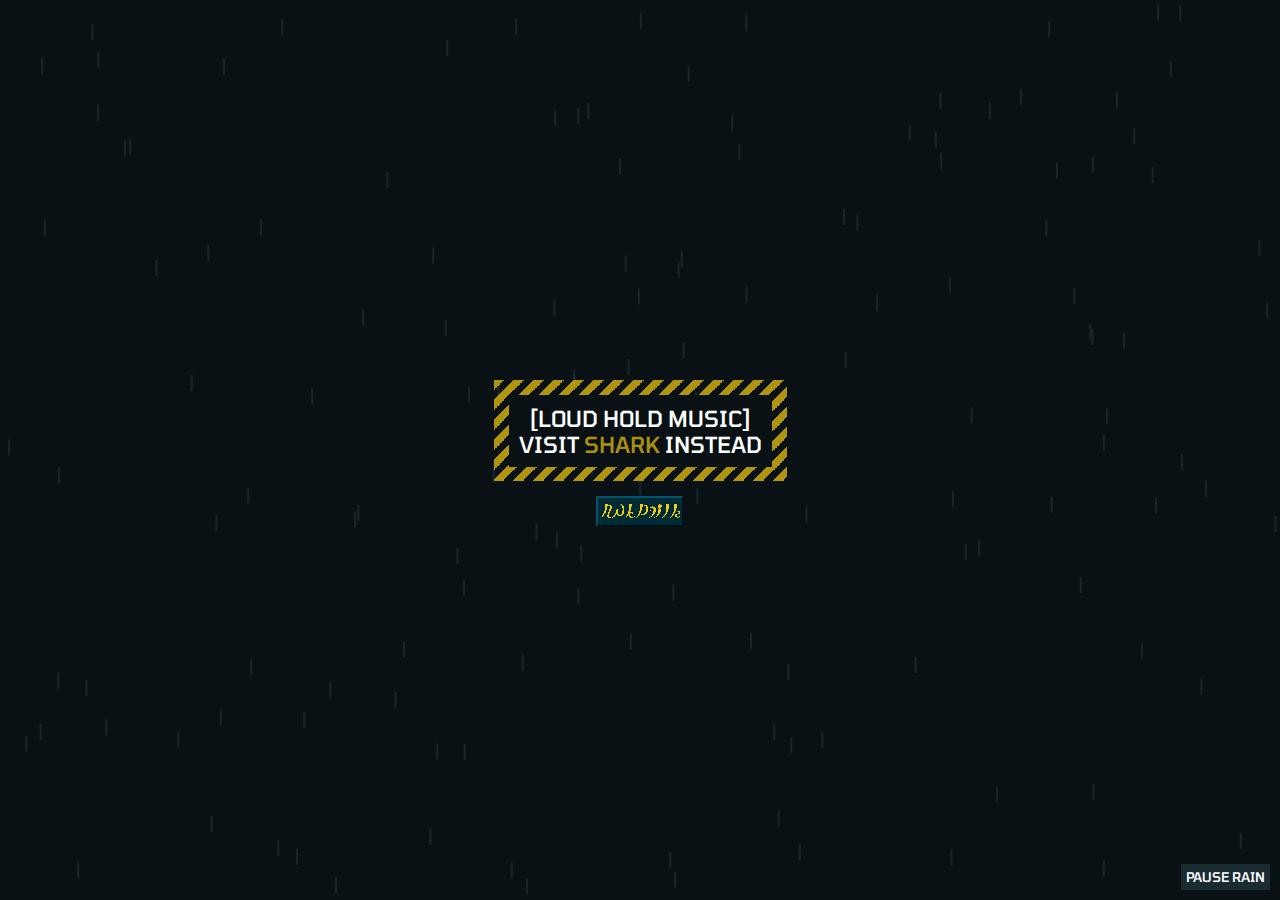
==== index.html @ aa67531f "Initialisation" ====
<!DOCTYPE html>
<html lang="en">

  <head>

    <meta charset="UTF-8">
    <meta name="viewport" content="width=device-width, initial-scale=1.0">

    <title>giantcrow.monster</title>

    <link rel="icon" href="https://em-content.zobj.net/source/microsoft/407/black-bird_1f426-200d-2b1b.png">

    <link rel="stylesheet" href="/style.css">
    
    <script type="text/javascript" src="/scripts/background.js"></script>
    <script type="text/javascript" src="/scripts/dynamicheadings.js"></script>
    
  </head>
  
  <body>
    
    <div id="container" style="height: 100%; display: flex; flex-direction: column; justify-content: center; align-items: center;">

      <div id="wip" style="margin: 10px; padding: 0px 15px; background: linear-gradient(-45deg, rgba(0, 0, 0, 0) 25%, rgba(246, 204, 14, 0.7) 25%, rgba(246, 204, 14, 0.7) 50%, rgba(0, 0, 0, 0) 50%, rgba(0, 0, 0, 0) 75%, rgba(246, 204, 14, 0.7) 75%, rgba(246, 204, 14, 0.7) 100%); background-size: 20px 20px;">
       
        <div style="background: #0a1114; text-align: center">

          <h1 style="font-size: 22px; padding: 10px; color: #fff; text-transform: uppercase">

            <span id="dynamic-heading"></span><br />
            VISIT <span id="dynamic-link"></span> INSTEAD
          
          </h1>

        </div>
        
      </div>

      <div style="margin-top: 5px">

        <a href="https://discourse.auldnoir.org/" target="_blank">

          <img class="button" src="/images/auldnoir-88x31.gif" title="Auldnoir - a forum for cool peeps">

        </a>

      </div>
      
    </div>
    
  </body>
  
</html>
---- style.css ----
/*fonts*/

@font-face {
  font-family: Tomorrow;
  src: url('/fonts/Tomorrow-Light.ttf');
}

@font-face {
  font-family: Tomorrow;
  src: url('/fonts/Tomorrow-Medium.ttf');
  font-weight: bold;
}

@font-face {
  font-family: Tomorrow;
  src: url('/fonts/Tomorrow-LightItalic.ttf');
  font-style: italic;
}

@font-face {
  font-family: Noto Sans;
  src: url('/fonts/Tomorrow-MediumItalic.ttf');
  font-style: italic;
  font-weight: bold;
}

@font-face {
  font-family: Noto Sans Japanese;
  src: url('/fonts/NotoSansJP-Light.ttf');
}

@font-face {
  font-family: Noto Sans Japanese;
  src: url('/fonts/NotoSansJP-SemiBold.ttf');
  font-weight: bold;
}


/*layout css*/

html {
  height: 100%;
}

body {
  font-family: 'Tomorrow', 'Noto Sans Japanese', sans-serif;
  font-size: 0.95em;
  margin: 0;
  background-color: #0a1114;
  color: #e2ede6;
  height: 100%;
}

* {
  box-sizing: border-box;
}

/* below this line is CSS for the layout */

/* the "container" is what wraps your entire website */
/* if you want something (like the header) to be Wider than the other elements, you will need to move that div outside of the container */

#container {
  max-width: 800px;
  /* this is the width of your layout! */
  /* if you change the above value, scroll to the bottom and change the media query according to the comment! */
  margin: auto;
  /* this centers the entire page */
}

#header {
  width: 100%;
  height: 50px;
}

/* the area below is for all links on your page EXCEPT for the navigation */
a {
  color: #58c4aa;
  font-weight: bold;
}

#flex {
  display: flex;
}

aside {
  background-color: #19373e;
  width: 220px;
  font-size: smaller;
  /* this makes the sidebar text slightly smaller */
}

.sticky {
  position: -webkit-sticky;
  position: sticky;
  top: 0;
  padding-bottom: 20px;
  padding-left: 20px;
  padding-right: 20px;
  padding-top: 5px;
}

/* this is the color of the main content area, between the sidebars! */
main
{
  background-color: #1a2b32;
  flex: 1;
  padding: 20px;
  line-height: 1.5em;
}

footer {
  width: 100%;
  padding-top: 10px;
  padding-bottom: 20px;
  text-align: right;
  font-size: smaller;
}

h1 {
  font-size: 22px;
  padding: 10px;
  color: #fff;
  text-transform: uppercase;
}

h2 {
  font-size: 18px;
  color: #FAD02C;
}

h3 {
  font-size: 16px;
  color: #FAD02C;
}

ul {
  padding-left: 1em;
}

.crisp { 
  image-rendering: optimizeSpeed;             /* STOP SMOOTHING, GIVE ME SPEED  */
  image-rendering: -moz-crisp-edges;          /* Firefox                        */
  image-rendering: -o-crisp-edges;            /* Opera                          */
  image-rendering: -webkit-optimize-contrast; /* Chrome (and eventually Safari) */
  image-rendering: pixelated;                 /* Universal support since 2021   */
  image-rendering: optimize-contrast;         /* CSS3 Proposed                  */
  -ms-interpolation-mode: nearest-neighbor;   /* IE8+                           */
}

/* Zonelets styles */

.right {
  float: right;
  margin-left: 1em;
}

.left {
  float: left;
  margin-right: 1em;
}

.center {
  display: block;
  margin-right: auto;
  margin-left: auto;
  text-align: center;
}

@media only screen and (min-width: 600px) {
  .small {
    max-width: 60%;
    height: auto;
  }
}

.caption {
  margin-top: 0;
  font-size: 0.9em;
  font-style: italic;
}

#postlistdiv ul {
  line-height: 1.6em;
  padding: 0;
  list-style-type: none;
}

#recentpostlistdiv ul {
  line-height: 1.6em;
  padding-left: 0;
  padding-bottom: 10px;
  list-style-type: none;
}

.moreposts {
  font-size: 0.8em;
  margin-top: 0.2em;
}

#nextprev {
  text-align: center;
  margin-top: 1.4em;
}

/* this is just a cool box, it's the darker colored one */
.box {
  background-color: #1a2b32;
  border: 1px solid #58c4aa;
  padding: 8px;
  text-align: center;
}

.box a {
  color: #fff;
  text-decoration:none
}

.mainbox {
  background-color: #19373e;
  border: 1px solid #58c4aa;
  padding: 8px;
}

.yellownote {
  position: relative;
  color: #1a2b32;
  background-color: #ffeca0;
  padding: 1px 15px;
  margin: 20px 0px;
  text-align: left;
}

.yellownote:before {
  content: "";
  position: absolute;
  top: 0;
  right: 0;
  border-width: 0 40px 40px 0;
  border-style: solid;
  border-color: #FAD02C #1a2b32;
}

.bluenote {
  position: relative;
  color: #1a2b32;
  background-color: #93e7d4;
  padding: 1px 15px;
  margin: 20px 0px;
  text-align: left;
}

.bluenote:before {
  content: "";
  position: absolute;
  top: 0;
  right: 0;
  border-width: 0 40px 40px 0;
  border-style: solid;
  border-color: #58c4aa #1a2b32;
}

.yellownote h1,
.yellownote h2,
.yellownote h3,
.yellownote a,
.bluenote h1,
.bluenote h2,
.bluenote h3,
.bluenote a {
  color: #1a2b32;
}

.colourgrid {
  display:grid;
  grid-template-columns:33.33% 33.33% 33.33%;
}

.colourboxlight {
  text-align:center;
  color:#FFF;
  font-size:18px;
  padding:5%;
}

.colourboxdark {
  text-align:center;
  color:#000;
  font-size:18px;
  padding:5%;
}

.fontbox {
  font-size:20px;
  padding:3%;
  color:#1a2b32;
  background-color:#e2ede6;
}

.kamille {
  position:relative;
  top:-17px;
  max-width:180px
}

#dynamic-link a {
  color: rgba(246, 204, 14, 0.7);
  text-decoration: none;
  transition: color 0.3s ease; /* Smooth transition */
}

#dynamic-link a:hover {
  color: rgba(246, 204, 14, 1);
}

#wip {
  margin: 10px;
  padding: 0px 15px;
  background: linear-gradient(-45deg, rgba(0, 0, 0, 0) 25%, rgba(246, 204, 14, 0.7) 25%, rgba(246, 204, 14, 0.7) 50%, rgba(0, 0, 0, 0) 50%, rgba(0, 0, 0, 0) 75%, rgba(246, 204, 14, 0.7) 75%, rgba(246, 204, 14, 0.7) 100%);
  background-size: 20px 20px;
}

.button {
  width: 88px; 
  height: 31px; 
  image-rendering: pixelated;
}

/* BELOW THIS POINT IS MEDIA QUERY */

/* so you wanna change the width of your page? by default, the container width is 900px. in order to keep things responsive, take your new height, and then subtrack it by 100. use this new number as the "max-width" value below */

@media only screen and (max-width: 700px) {
  #flex {
    flex-wrap: wrap;
  }

  aside {
    width: 100%;
  }

  #navbar ul {
    flex-wrap: wrap;
  }

  .colourgrid {
    grid-template-columns:100%;
  }
}
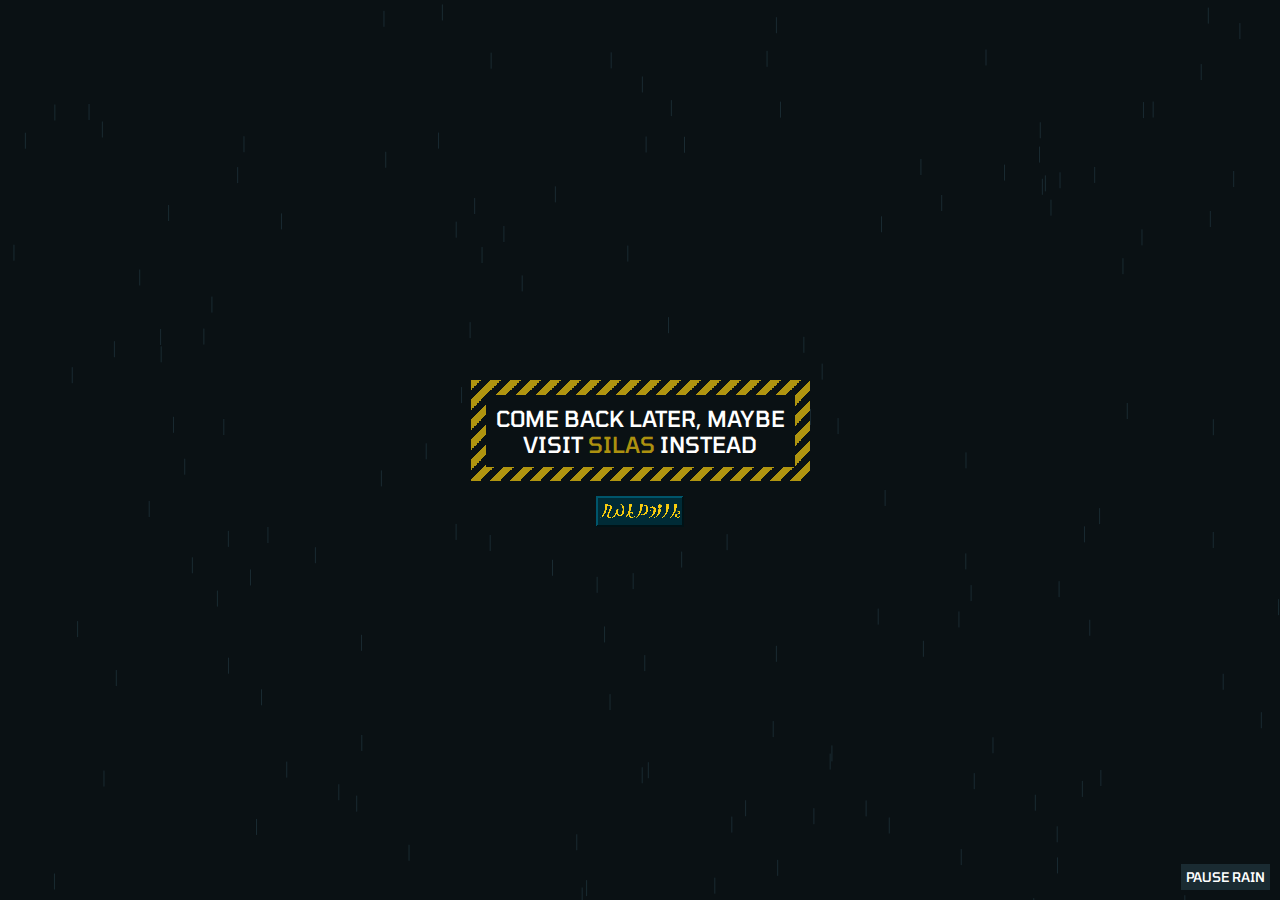
==== commit 862a9a54: "Optimisations, change of favicon, not_found changed to 404" ====
--- a/index.html
+++ b/index.html
@@ -6,30 +6,28 @@
     <meta charset="UTF-8">
     <meta name="viewport" content="width=device-width, initial-scale=1.0">
 
-    <title>giantcrow.monster</title>
+    <link rel="icon" type="image/png" href="/images/favicon.png">
 
-    <link rel="icon" href="https://em-content.zobj.net/source/microsoft/407/black-bird_1f426-200d-2b1b.png">
+    <title>giantcrow.monster > UNDER CONSTRUCTION</title>
 
     <link rel="stylesheet" href="/style.css">
     
-    <script type="text/javascript" src="/scripts/background.js"></script>
-    <script type="text/javascript" src="/scripts/dynamicheadings.js"></script>
+    <script type="text/javascript" src="/scripts/background.js" defer></script>
+    <script type="text/javascript" src="/scripts/dynamicheadings.js" defer></script>
     
   </head>
   
   <body>
     
-    <div id="container" style="height: 100%; display: flex; flex-direction: column; justify-content: center; align-items: center;">
+    <div id="container">
 
-      <div id="wip" style="margin: 10px; padding: 0px 15px; background: linear-gradient(-45deg, rgba(0, 0, 0, 0) 25%, rgba(246, 204, 14, 0.7) 25%, rgba(246, 204, 14, 0.7) 50%, rgba(0, 0, 0, 0) 50%, rgba(0, 0, 0, 0) 75%, rgba(246, 204, 14, 0.7) 75%, rgba(246, 204, 14, 0.7) 100%); background-size: 20px 20px;">
+      <div id="underconstruction">
        
         <div style="background: #0a1114; text-align: center">
 
-          <h1 style="font-size: 22px; padding: 10px; color: #fff; text-transform: uppercase">
-
+          <h1>
             <span id="dynamic-heading"></span><br />
             VISIT <span id="dynamic-link"></span> INSTEAD
-          
           </h1>
 
         </div>
@@ -38,10 +36,8 @@
 
       <div style="margin-top: 5px">
 
-        <a href="https://discourse.auldnoir.org/" target="_blank">
-
-          <img class="button" src="/images/auldnoir-88x31.gif" title="Auldnoir - a forum for cool peeps">
-
+        <a href="https://discourse.auldnoir.org/" target="_blank" rel="noopener noreferrer">
+          <img class="buttonblur" src="/images/auldnoir-88x31.gif" title="Auldnoir - a forum for cool peeps" alt="Auldnoir button">
         </a>
 
       </div>
@@ -49,5 +45,4 @@
     </div>
     
   </body>
-  
-</html>
+</html>--- a/style.css
+++ b/style.css
@@ -18,13 +18,6 @@
 }
 
 @font-face {
-  font-family: Noto Sans;
-  src: url('/fonts/Tomorrow-MediumItalic.ttf');
-  font-style: italic;
-  font-weight: bold;
-}
-
-@font-face {
   font-family: Noto Sans Japanese;
   src: url('/fonts/NotoSansJP-Light.ttf');
 }
@@ -34,7 +27,6 @@
   src: url('/fonts/NotoSansJP-SemiBold.ttf');
   font-weight: bold;
 }
-
 
 /*layout css*/
 
@@ -62,59 +54,26 @@
 
 #container {
   max-width: 800px;
-  /* this is the width of your layout! */
   /* if you change the above value, scroll to the bottom and change the media query according to the comment! */
   margin: auto;
   /* this centers the entire page */
+  height: 100%;
+  display: flex;
+  flex-direction: column;
+  justify-content: center;
+  align-items: center;
 }
 
-#header {
-  width: 100%;
-  height: 50px;
+#underconstruction {
+  margin: 10px;
+  padding: 0px 15px;
+  background: linear-gradient(-45deg, rgba(0, 0, 0, 0) 25%, rgba(246, 204, 14, 0.7) 25%, rgba(246, 204, 14, 0.7) 50%, rgba(0, 0, 0, 0) 50%, rgba(0, 0, 0, 0) 75%, rgba(246, 204, 14, 0.7) 75%, rgba(246, 204, 14, 0.7) 100%);
+  background-size: 20px 20px;
 }
 
-/* the area below is for all links on your page EXCEPT for the navigation */
-a {
-  color: #58c4aa;
-  font-weight: bold;
-}
-
-#flex {
-  display: flex;
-}
-
-aside {
-  background-color: #19373e;
-  width: 220px;
-  font-size: smaller;
-  /* this makes the sidebar text slightly smaller */
-}
-
-.sticky {
-  position: -webkit-sticky;
-  position: sticky;
-  top: 0;
-  padding-bottom: 20px;
-  padding-left: 20px;
-  padding-right: 20px;
-  padding-top: 5px;
-}
-
-/* this is the color of the main content area, between the sidebars! */
-main
-{
-  background-color: #1a2b32;
-  flex: 1;
-  padding: 20px;
-  line-height: 1.5em;
-}
-
-footer {
-  width: 100%;
-  padding-top: 10px;
-  padding-bottom: 20px;
-  text-align: right;
-  font-size: smaller;
+body, p, ul, li {
+  margin: 0;
+  padding: 0;
 }
 
 h1 {
@@ -124,183 +83,9 @@
   text-transform: uppercase;
 }
 
-h2 {
-  font-size: 18px;
-  color: #FAD02C;
-}
-
-h3 {
-  font-size: 16px;
-  color: #FAD02C;
-}
-
-ul {
-  padding-left: 1em;
-}
-
-.crisp { 
-  image-rendering: optimizeSpeed;             /* STOP SMOOTHING, GIVE ME SPEED  */
-  image-rendering: -moz-crisp-edges;          /* Firefox                        */
-  image-rendering: -o-crisp-edges;            /* Opera                          */
-  image-rendering: -webkit-optimize-contrast; /* Chrome (and eventually Safari) */
-  image-rendering: pixelated;                 /* Universal support since 2021   */
-  image-rendering: optimize-contrast;         /* CSS3 Proposed                  */
-  -ms-interpolation-mode: nearest-neighbor;   /* IE8+                           */
-}
-
-/* Zonelets styles */
-
-.right {
-  float: right;
-  margin-left: 1em;
-}
-
-.left {
-  float: left;
-  margin-right: 1em;
-}
-
-.center {
-  display: block;
-  margin-right: auto;
-  margin-left: auto;
-  text-align: center;
-}
-
-@media only screen and (min-width: 600px) {
-  .small {
-    max-width: 60%;
-    height: auto;
-  }
-}
-
-.caption {
-  margin-top: 0;
-  font-size: 0.9em;
-  font-style: italic;
-}
-
-#postlistdiv ul {
-  line-height: 1.6em;
-  padding: 0;
-  list-style-type: none;
-}
-
-#recentpostlistdiv ul {
-  line-height: 1.6em;
-  padding-left: 0;
-  padding-bottom: 10px;
-  list-style-type: none;
-}
-
-.moreposts {
-  font-size: 0.8em;
-  margin-top: 0.2em;
-}
-
-#nextprev {
-  text-align: center;
-  margin-top: 1.4em;
-}
-
-/* this is just a cool box, it's the darker colored one */
-.box {
-  background-color: #1a2b32;
-  border: 1px solid #58c4aa;
-  padding: 8px;
-  text-align: center;
-}
-
-.box a {
-  color: #fff;
-  text-decoration:none
-}
-
-.mainbox {
-  background-color: #19373e;
-  border: 1px solid #58c4aa;
-  padding: 8px;
-}
-
-.yellownote {
-  position: relative;
-  color: #1a2b32;
-  background-color: #ffeca0;
-  padding: 1px 15px;
-  margin: 20px 0px;
-  text-align: left;
-}
-
-.yellownote:before {
-  content: "";
-  position: absolute;
-  top: 0;
-  right: 0;
-  border-width: 0 40px 40px 0;
-  border-style: solid;
-  border-color: #FAD02C #1a2b32;
-}
-
-.bluenote {
-  position: relative;
-  color: #1a2b32;
-  background-color: #93e7d4;
-  padding: 1px 15px;
-  margin: 20px 0px;
-  text-align: left;
-}
-
-.bluenote:before {
-  content: "";
-  position: absolute;
-  top: 0;
-  right: 0;
-  border-width: 0 40px 40px 0;
-  border-style: solid;
-  border-color: #58c4aa #1a2b32;
-}
-
-.yellownote h1,
-.yellownote h2,
-.yellownote h3,
-.yellownote a,
-.bluenote h1,
-.bluenote h2,
-.bluenote h3,
-.bluenote a {
-  color: #1a2b32;
-}
-
-.colourgrid {
-  display:grid;
-  grid-template-columns:33.33% 33.33% 33.33%;
-}
-
-.colourboxlight {
-  text-align:center;
-  color:#FFF;
-  font-size:18px;
-  padding:5%;
-}
-
-.colourboxdark {
-  text-align:center;
-  color:#000;
-  font-size:18px;
-  padding:5%;
-}
-
-.fontbox {
-  font-size:20px;
-  padding:3%;
-  color:#1a2b32;
-  background-color:#e2ede6;
-}
-
-.kamille {
-  position:relative;
-  top:-17px;
-  max-width:180px
+a {
+  color: #58c4aa;
+  font-weight: bold;
 }
 
 #dynamic-link a {
@@ -313,37 +98,55 @@
   color: rgba(246, 204, 14, 1);
 }
 
-#wip {
-  margin: 10px;
-  padding: 0px 15px;
-  background: linear-gradient(-45deg, rgba(0, 0, 0, 0) 25%, rgba(246, 204, 14, 0.7) 25%, rgba(246, 204, 14, 0.7) 50%, rgba(0, 0, 0, 0) 50%, rgba(0, 0, 0, 0) 75%, rgba(246, 204, 14, 0.7) 75%, rgba(246, 204, 14, 0.7) 100%);
-  background-size: 20px 20px;
+.buttonblur {
+  width: 88px; 
+  height: 31px;
 }
 
-.button {
+.buttoncrisp {
   width: 88px; 
-  height: 31px; 
-  image-rendering: pixelated;
+  height: 31px;
+  image-rendering: optimizeSpeed;             /* STOP SMOOTHING, GIVE ME SPEED  */
+  image-rendering: -moz-crisp-edges;          /* Firefox                        */
+  image-rendering: -o-crisp-edges;            /* Opera                          */
+  image-rendering: -webkit-optimize-contrast; /* Chrome (and eventually Safari) */
+  image-rendering: pixelated;                 /* Universal support since 2021   */
+  image-rendering: optimize-contrast;         /* CSS3 Proposed                  */
+  -ms-interpolation-mode: nearest-neighbor;   /* IE8+                           */
+}
+
+:root {
+  --raindrop-width: 1px;
+  --raindrop-height: 16px;
+}
+
+#rainToggleButton {
+  position: fixed;
+  bottom: 10px;
+  right: 10px;
+  z-index: 10;
+  padding: 5px 5px;
+  background-color: #1a2b32;
+  color: #fff;
+  font-family: 'Tomorrow', sans-serif;
+  font-weight: bold;
+  border: none;
+  cursor: pointer;
+}
+
+#raindropContainer {
+  position: fixed;
+  top: 0;
+  left: 0;
+  width: 100%;
+  height: 100%;
+  overflow: hidden;
+  z-index: -1; /* Ensure it stays behind the content */
+  pointer-events: none; /* Allow clicks to pass through */
 }
 
 /* BELOW THIS POINT IS MEDIA QUERY */
 
-/* so you wanna change the width of your page? by default, the container width is 900px. in order to keep things responsive, take your new height, and then subtrack it by 100. use this new number as the "max-width" value below */
-
-@media only screen and (max-width: 700px) {
-  #flex {
-    flex-wrap: wrap;
-  }
-
-  aside {
-    width: 100%;
-  }
-
-  #navbar ul {
-    flex-wrap: wrap;
-  }
-
-  .colourgrid {
-    grid-template-columns:100%;
-  }
-}+/*@media only screen and (max-width: 700px) {
+  
+}*/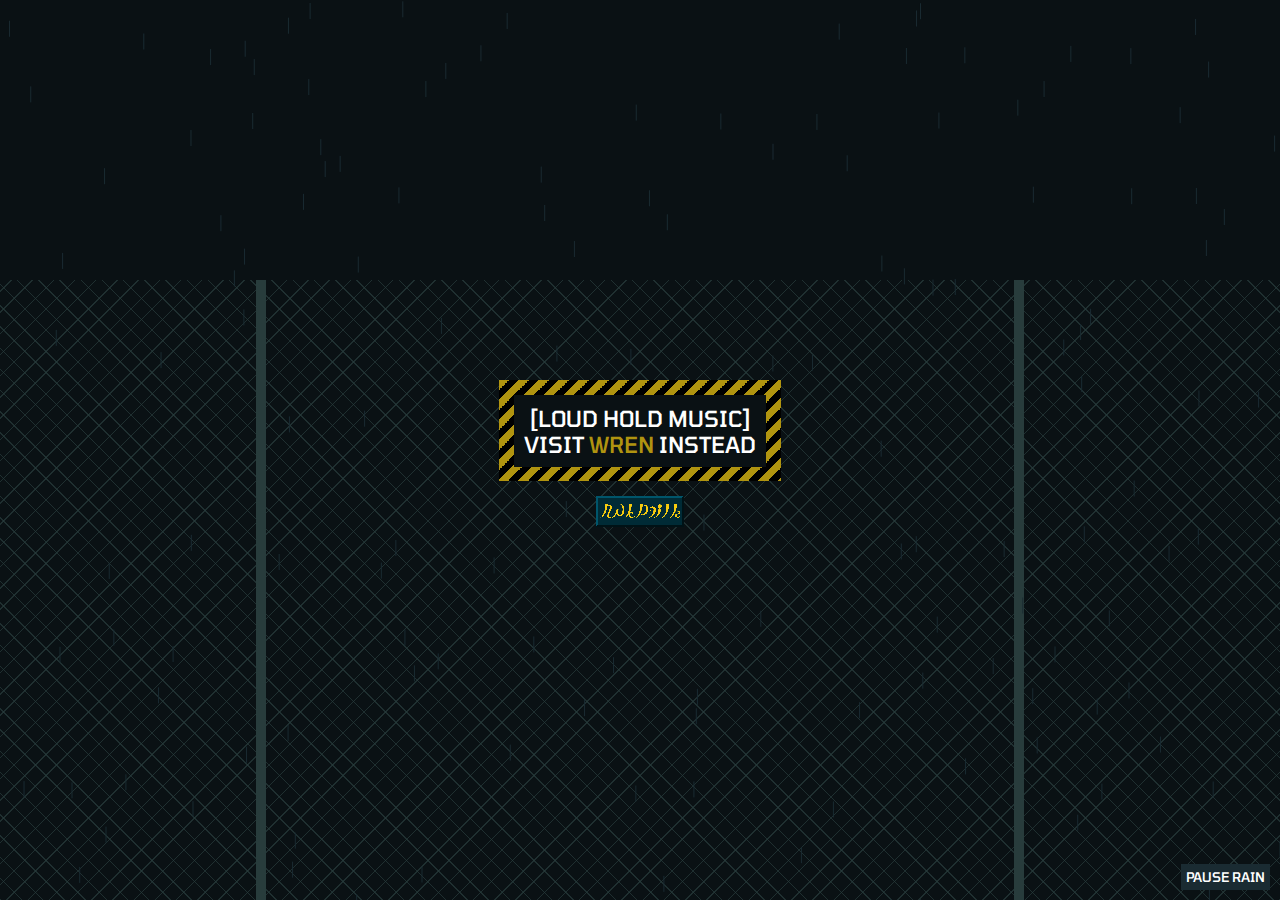
==== commit f9b081fd: "Responsive chain link fence" ====
--- a/index.html
+++ b/index.html
@@ -12,14 +12,31 @@
 
     <link rel="stylesheet" href="/style.css">
     
-    <script type="text/javascript" src="/scripts/background.js" defer></script>
+    <script type="text/javascript" src="/scripts/raineffect.js" defer></script>
+
     <script type="text/javascript" src="/scripts/dynamicheadings.js" defer></script>
+
+    <script type="text/javascript" src="/scripts/dynamicchainfence.js"></script>
     
   </head>
   
   <body>
     
     <div id="container">
+
+      <div id="chain-fence">
+
+        <div class="fence-post" id="post-left"></div>
+        <div class="fence-post" id="post-right"></div>
+
+        <!--<div class="poster concert-poster">
+          N.E.S.T.<b>CONCERT TONIGHT!</b>
+        </div>
+        <div class="poster missing-poster">
+          MISSING PERSON<br>Have you seen this face?
+        </div>-->
+      
+      </div>
 
       <div id="underconstruction">
        
--- a/style.css
+++ b/style.css
@@ -32,6 +32,11 @@
 
 html {
   height: 100%;
+}
+
+p, ul, li {
+  margin: 0;
+  padding: 0;
 }
 
 body {
@@ -47,11 +52,6 @@
   box-sizing: border-box;
 }
 
-/* below this line is CSS for the layout */
-
-/* the "container" is what wraps your entire website */
-/* if you want something (like the header) to be Wider than the other elements, you will need to move that div outside of the container */
-
 #container {
   max-width: 800px;
   /* if you change the above value, scroll to the bottom and change the media query according to the comment! */
@@ -64,18 +64,6 @@
   align-items: center;
 }
 
-#underconstruction {
-  margin: 10px;
-  padding: 0px 15px;
-  background: linear-gradient(-45deg, rgba(0, 0, 0, 0) 25%, rgba(246, 204, 14, 0.7) 25%, rgba(246, 204, 14, 0.7) 50%, rgba(0, 0, 0, 0) 50%, rgba(0, 0, 0, 0) 75%, rgba(246, 204, 14, 0.7) 75%, rgba(246, 204, 14, 0.7) 100%);
-  background-size: 20px 20px;
-}
-
-body, p, ul, li {
-  margin: 0;
-  padding: 0;
-}
-
 h1 {
   font-size: 22px;
   padding: 10px;
@@ -86,16 +74,6 @@
 a {
   color: #58c4aa;
   font-weight: bold;
-}
-
-#dynamic-link a {
-  color: rgba(246, 204, 14, 0.7);
-  text-decoration: none;
-  transition: color 0.3s ease; /* Smooth transition */
-}
-
-#dynamic-link a:hover {
-  color: rgba(246, 204, 14, 1);
 }
 
 .buttonblur {
@@ -115,6 +93,100 @@
   -ms-interpolation-mode: nearest-neighbor;   /* IE8+                           */
 }
 
+/* Dynamic chainlink fence styles */
+
+#underconstruction {
+  margin: 10px;
+  padding: 0px 15px;
+  background: linear-gradient(-45deg, rgb(0, 0, 0) 25%, rgb(176, 148, 16) 25%, rgb(176, 148, 16) 50%, rgb(0, 0, 0) 50%, rgb(0, 0, 0) 75%, rgb(176, 148, 16) 75%, rgb(176, 148, 16) 100%);
+  background-size: 20px 20px;
+}
+
+#dynamic-link a {
+  color: rgb(176, 148, 16);
+  text-decoration: none;
+  transition: color 0.3s ease; /* Smooth transition */
+}
+
+#dynamic-link a:hover {
+  color: rgba(246, 204, 14, 1);
+}
+
+#chain-fence {
+  position: absolute;
+  left: 0;
+  width: 100%;
+  height: 0; /* Will be dynamically adjusted */
+  background: repeating-linear-gradient(45deg, 
+      rgba(40, 60, 60, 0.7) 0, 
+      rgba(40, 60, 60, 0.7) 1px, 
+      transparent 1px, 
+      transparent 15px),
+      repeating-linear-gradient(-45deg, 
+      rgba(40, 60, 60, 0.7) 0, 
+      rgba(40, 60, 60, 0.7) 1px, 
+      transparent 1px, 
+      transparent 15px);
+  background-color: transparent;
+  z-index: -1; /* Place it below other content */
+  pointer-events: none; /* Make it non-interactive */
+}
+
+.fence-post {
+  position: absolute;
+  width: 10px; /* Thickness of the posts */
+  background-color: rgba(40, 60, 60, 1); /* Same color as the chain links */
+  top: 0;
+  bottom: 0;
+}
+
+#post-left {
+  left: 20%; /* Position the left post */
+}
+
+#post-right {
+  right: 20%; /* Position the right post */
+}
+
+/* General poster styles */
+.poster {
+  position: absolute;
+  border: 1px solid black;
+  padding: 10px;
+  z-index: 1; /* Above the chain fence */
+  pointer-events: none; /* Non-interactive */
+
+  /* Flexbox for centering */
+  display: flex;
+  flex-direction: column;
+  align-items: center; /* Vertical alignment */
+  justify-content: center; /* Horizontal alignment */
+  text-align: center; /* Ensure multi-line text is centered */
+}
+
+/* Specific styles for each poster */
+.concert-poster {
+  width: 130px;
+  height: 160px;
+  color: teal;
+  background: #000;
+  font-family: 'Tomorrow', sans-serif;
+  font-size: 1.3em;
+  top: 60%;
+  left: 20%;
+  transform: rotate(-10deg);
+}
+
+.missing-poster {
+  width: 100px;
+  height: 120px;
+  top: 45%;
+  right: 20%;
+  transform: rotate(5deg);
+}
+
+/* Rain effect styles */
+
 :root {
   --raindrop-width: 1px;
   --raindrop-height: 16px;
@@ -147,6 +219,12 @@
 
 /* BELOW THIS POINT IS MEDIA QUERY */
 
-/*@media only screen and (max-width: 700px) {
-  
-}*/+@media only screen and (max-width: 700px) {
+  .fence-post {
+    display: none;
+  }
+
+  .poster {
+    display: none;
+  }
+}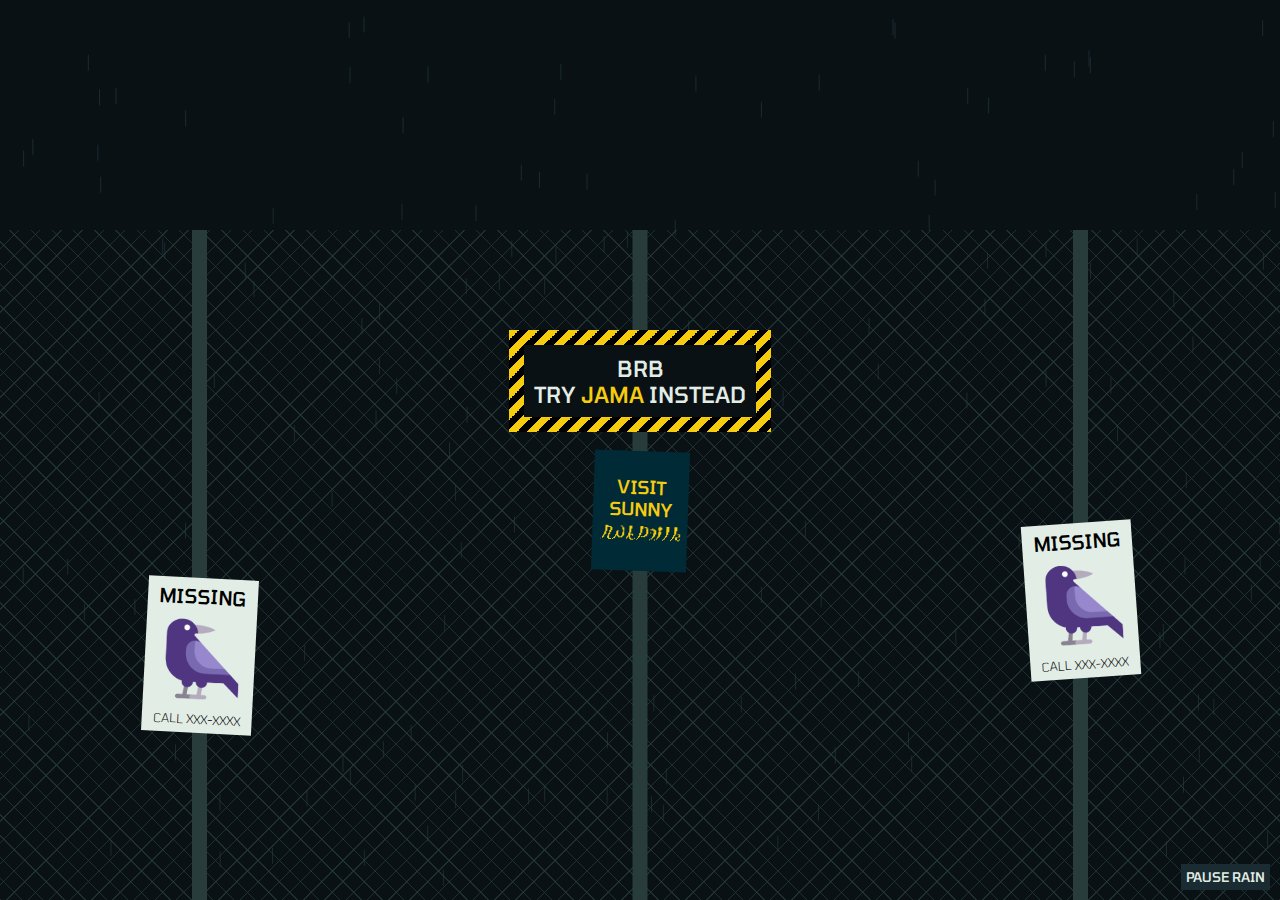
==== commit 5033f232: "Final(??) updates to the UC page to add silly little posters :)" ====
--- a/index.html
+++ b/index.html
@@ -1,65 +1,84 @@
 <!DOCTYPE html>
 <html lang="en">
 
-  <head>
+<head>
 
-    <meta charset="UTF-8">
-    <meta name="viewport" content="width=device-width, initial-scale=1.0">
+  <!-- Metadata -->
+  <meta charset="UTF-8">
+  <meta name="viewport" content="width=device-width, initial-scale=1.0">
 
-    <link rel="icon" type="image/png" href="/images/favicon.png">
+  <!-- Favicon -->
+  <link rel="icon" type="image/png" href="/images/favicon.png">
 
-    <title>giantcrow.monster > UNDER CONSTRUCTION</title>
+  <!-- Page Title -->
+  <title>giantcrow.monster > UNDER CONSTRUCTION</title>
 
-    <link rel="stylesheet" href="/style.css">
-    
-    <script type="text/javascript" src="/scripts/raineffect.js" defer></script>
+  <!-- Stylesheet -->
+  <link rel="stylesheet" href="/style.css">
 
-    <script type="text/javascript" src="/scripts/dynamicheadings.js" defer></script>
+  <!-- Scripts -->
+  <script type="text/javascript" src="/scripts/raineffect.js" defer></script>
+  <script type="text/javascript" src="/scripts/dynamicheadings.js" defer></script>
+  <script type="text/javascript" src="/scripts/dynamicchainfence.js"></script>
 
-    <script type="text/javascript" src="/scripts/dynamicchainfence.js"></script>
-    
-  </head>
-  
-  <body>
-    
-    <div id="container">
+</head>
 
-      <div id="chain-fence">
+<body>
 
-        <div class="fence-post" id="post-left"></div>
-        <div class="fence-post" id="post-right"></div>
+  <!-- Main container -->
+  <div id="container">
 
-        <!--<div class="poster concert-poster">
-          N.E.S.T.<b>CONCERT TONIGHT!</b>
+    <!-- Chain-link fence section -->
+    <div id="chainFence">
+
+      <!-- Left fence post -->
+      <div class="fencePost" id="postLeft">
+        <!-- Missing poster on the left -->
+        <div class="poster missingPoster modifierLeft">
+          <div class="missingText">MISSING</div>
+          <img class="mugshot" src="images/favicon.png" alt="Missing person's photo">
+          CALL XXX-XXXX
         </div>
-        <div class="poster missing-poster">
-          MISSING PERSON<br>Have you seen this face?
-        </div>-->
-      
       </div>
 
-      <div id="underconstruction">
-       
-        <div style="background: #0a1114; text-align: center">
+      <!-- Center fence post -->
+      <div class="fencePost" id="postCentre"></div>
 
-          <h1>
-            <span id="dynamic-heading"></span><br />
-            VISIT <span id="dynamic-link"></span> INSTEAD
-          </h1>
-
+      <!-- Right fence post -->
+      <div class="fencePost" id="postRight">
+        <!-- Missing poster on the right -->
+        <div class="poster missingPoster modifierRight">
+          <div class="missingText">MISSING</div>
+          <img class="mugshot" src="images/favicon.png" alt="Missing person's photo">
+          CALL XXX-XXXX
         </div>
-        
       </div>
 
-      <div style="margin-top: 5px">
+    </div>
 
-        <a href="https://discourse.auldnoir.org/" target="_blank" rel="noopener noreferrer">
-          <img class="buttonblur" src="/images/auldnoir-88x31.gif" title="Auldnoir - a forum for cool peeps" alt="Auldnoir button">
-        </a>
+    <!-- "Under Construction" sign -->
+    <div id="ucStripedBackground">
+      <div id="ucTextBox">
+        <!-- Dynamic heading and link -->
+        <h1>
+          <span id="dynamic-heading"></span><br />
+          TRY <span id="ucDynamicLink"></span> INSTEAD
+        </h1>
+      </div>
+    </div>
 
-      </div>
-      
+    <!-- Auldnoir flyer -->
+    <div>
+      <a href="https://discourse.auldnoir.org/" target="_blank" rel="noopener noreferrer">
+        <div class="poster auldnoirPoster">
+          VISIT SUNNY
+          <img src="/images/auldnoir-84x27.gif" title="Auldnoir - a forum for cool peeps" alt="Auldnoir button">
+        </div>
+      </a>
     </div>
-    
-  </body>
+
+  </div>
+  
+</body>
+
 </html>--- a/style.css
+++ b/style.css
@@ -1,4 +1,4 @@
-/*fonts*/
+/* == Fonts == */
 
 @font-face {
   font-family: Tomorrow;
@@ -28,23 +28,19 @@
   font-weight: bold;
 }
 
-/*layout css*/
+
+/* == Layout styles == */
 
 html {
   height: 100%;
-}
-
-p, ul, li {
-  margin: 0;
-  padding: 0;
 }
 
 body {
   font-family: 'Tomorrow', 'Noto Sans Japanese', sans-serif;
   font-size: 0.95em;
   margin: 0;
-  background-color: #0a1114;
-  color: #e2ede6;
+  background-color: rgb(10, 17, 20);
+  color: rgb(226, 237, 230);
   height: 100%;
 }
 
@@ -52,11 +48,25 @@
   box-sizing: border-box;
 }
 
+p, ul, li {
+  margin: 0;
+  padding: 0;
+}
+
+a {
+  text-decoration: none;
+}
+
+h1 {
+  font-size: 22px;
+  padding: 10px;
+  color: rgb(226, 237, 230);
+  text-transform: uppercase;
+}
+
 #container {
-  max-width: 800px;
-  /* if you change the above value, scroll to the bottom and change the media query according to the comment! */
-  margin: auto;
-  /* this centers the entire page */
+  max-width: 800px; /* If you change this value, remember to change the media query */
+  margin: auto; /* Centers the entire page */
   height: 100%;
   display: flex;
   flex-direction: column;
@@ -64,55 +74,50 @@
   align-items: center;
 }
 
-h1 {
-  font-size: 22px;
-  padding: 10px;
-  color: #fff;
-  text-transform: uppercase;
-}
-
-a {
-  color: #58c4aa;
-  font-weight: bold;
-}
-
-.buttonblur {
+
+/* == Button styles == */
+
+.buttonBlur, .buttonCrisp {
   width: 88px; 
   height: 31px;
 }
 
-.buttoncrisp {
-  width: 88px; 
-  height: 31px;
-  image-rendering: optimizeSpeed;             /* STOP SMOOTHING, GIVE ME SPEED  */
-  image-rendering: -moz-crisp-edges;          /* Firefox                        */
-  image-rendering: -o-crisp-edges;            /* Opera                          */
-  image-rendering: -webkit-optimize-contrast; /* Chrome (and eventually Safari) */
-  image-rendering: pixelated;                 /* Universal support since 2021   */
-  image-rendering: optimize-contrast;         /* CSS3 Proposed                  */
-  -ms-interpolation-mode: nearest-neighbor;   /* IE8+                           */
-}
-
-/* Dynamic chainlink fence styles */
-
-#underconstruction {
+.buttonCrisp {
+  image-rendering: pixelated; /* Universal support since 2021 */
+}
+
+
+/* == Elements == */
+
+/* = Under construction sign = */
+
+#ucStripedBackground {
   margin: 10px;
   padding: 0px 15px;
-  background: linear-gradient(-45deg, rgb(0, 0, 0) 25%, rgb(176, 148, 16) 25%, rgb(176, 148, 16) 50%, rgb(0, 0, 0) 50%, rgb(0, 0, 0) 75%, rgb(176, 148, 16) 75%, rgb(176, 148, 16) 100%);
+  background: linear-gradient(-45deg,
+      rgb(0, 0, 0) 25%,
+      rgb(246, 204, 14) 25%,
+      rgb(246, 204, 14) 50%,
+      rgb(0, 0, 0) 50%,
+      rgb(0, 0, 0) 75%,
+      rgb(246, 204, 14) 75%,
+      rgb(246, 204, 14) 100%);
   background-size: 20px 20px;
 }
 
-#dynamic-link a {
-  color: rgb(176, 148, 16);
-  text-decoration: none;
-  transition: color 0.3s ease; /* Smooth transition */
-}
-
-#dynamic-link a:hover {
-  color: rgba(246, 204, 14, 1);
-}
-
-#chain-fence {
+#ucTextBox {
+  background: #0a1114;
+  text-align: center;
+}
+
+#ucDynamicLink a {
+  color: rgb(246, 204, 14);
+}
+
+
+/* = Dynamic chainlink fence = */
+
+#chainFence {
   position: absolute;
   left: 0;
   width: 100%;
@@ -128,33 +133,39 @@
       transparent 1px, 
       transparent 15px);
   background-color: transparent;
-  z-index: -1; /* Place it below other content */
-  pointer-events: none; /* Make it non-interactive */
-}
-
-.fence-post {
+  z-index: -1; /* Places below other content */
+}
+
+.fencePost {
   position: absolute;
-  width: 10px; /* Thickness of the posts */
-  background-color: rgba(40, 60, 60, 1); /* Same color as the chain links */
+  width: 15px; /* Thickness of the posts */
+  background-color: rgb(40, 60, 60);
   top: 0;
   bottom: 0;
-}
-
-#post-left {
-  left: 20%; /* Position the left post */
-}
-
-#post-right {
-  right: 20%; /* Position the right post */
-}
-
-/* General poster styles */
+  display: flex; /* Enable flexbox for the post */
+  justify-content: center;
+  align-items: center; /* Center the poster inside the fence post */
+}
+
+#postLeft {
+  left: 15%;
+}
+
+#postCentre {
+  left: 50%; /* Position the left edge at the center */
+  transform: translateX(-50%); /* Move center of element to center of page */
+}
+
+#postRight {
+  right: 15%;
+}
+
+
+/* = Poster styles = */
+
 .poster {
-  position: absolute;
-  border: 1px solid black;
-  padding: 10px;
   z-index: 1; /* Above the chain fence */
-  pointer-events: none; /* Non-interactive */
+  font-family: 'Tomorrow', sans-serif;
 
   /* Flexbox for centering */
   display: flex;
@@ -164,28 +175,61 @@
   text-align: center; /* Ensure multi-line text is centered */
 }
 
-/* Specific styles for each poster */
-.concert-poster {
-  width: 130px;
-  height: 160px;
-  color: teal;
-  background: #000;
-  font-family: 'Tomorrow', sans-serif;
-  font-size: 1.3em;
-  top: 60%;
-  left: 20%;
-  transform: rotate(-10deg);
-}
-
-.missing-poster {
-  width: 100px;
+
+/* = Auldnoir poster = */
+
+.auldnoirPoster {
+  width: 95px;
   height: 120px;
-  top: 45%;
-  right: 20%;
-  transform: rotate(5deg);
-}
-
-/* Rain effect styles */
+  margin: 0.5em;
+  color: rgb(246, 204, 14);
+  background: rgb(0, 43, 54);
+  font-size: 1.2em;
+  font-weight: bold;
+  transform: rotate(2deg);
+  z-index: 10;
+}
+
+.auldnoirPoster a {
+  z-index: 3; /* Ensure it is clickable */
+  pointer-events: auto; /* Enable clicking */
+}
+
+
+/* = Missing posters = */
+
+.missingPoster {
+  position: absolute;
+  width: 110px;
+  height: 155px;
+  background: rgb(226, 237, 230);
+  color: rgb(0, 0, 0);
+  font-size: 0.8em;
+}
+
+.modifierLeft {
+  transform: rotate(3deg);
+  margin-top: 180px;
+}
+
+.modifierRight {
+  transform: rotate(-4deg);
+  margin-top: 70px;
+}
+
+.missingText {
+  font-weight: bold;
+  font-size: 1.6em;
+}
+
+.mugshot {
+  width: 85%;
+  height: auto;
+  margin: 5px 0px;
+}
+
+
+/* == Rain effect == */
 
 :root {
   --raindrop-width: 1px;
@@ -198,8 +242,8 @@
   right: 10px;
   z-index: 10;
   padding: 5px 5px;
-  background-color: #1a2b32;
-  color: #fff;
+  background-color: rgb(26, 43, 50);
+  color: rgb(226, 237, 230);
   font-family: 'Tomorrow', sans-serif;
   font-weight: bold;
   border: none;
@@ -213,18 +257,15 @@
   width: 100%;
   height: 100%;
   overflow: hidden;
-  z-index: -1; /* Ensure it stays behind the content */
+  z-index: -2; /* Ensure it stays behind the content */
   pointer-events: none; /* Allow clicks to pass through */
 }
 
-/* BELOW THIS POINT IS MEDIA QUERY */
-
-@media only screen and (max-width: 700px) {
-  .fence-post {
-    display: none;
-  }
-
-  .poster {
+
+/* == Media query == */
+
+@media only screen and (max-width: 800px) {
+  #postRight, #postLeft {
     display: none;
   }
 }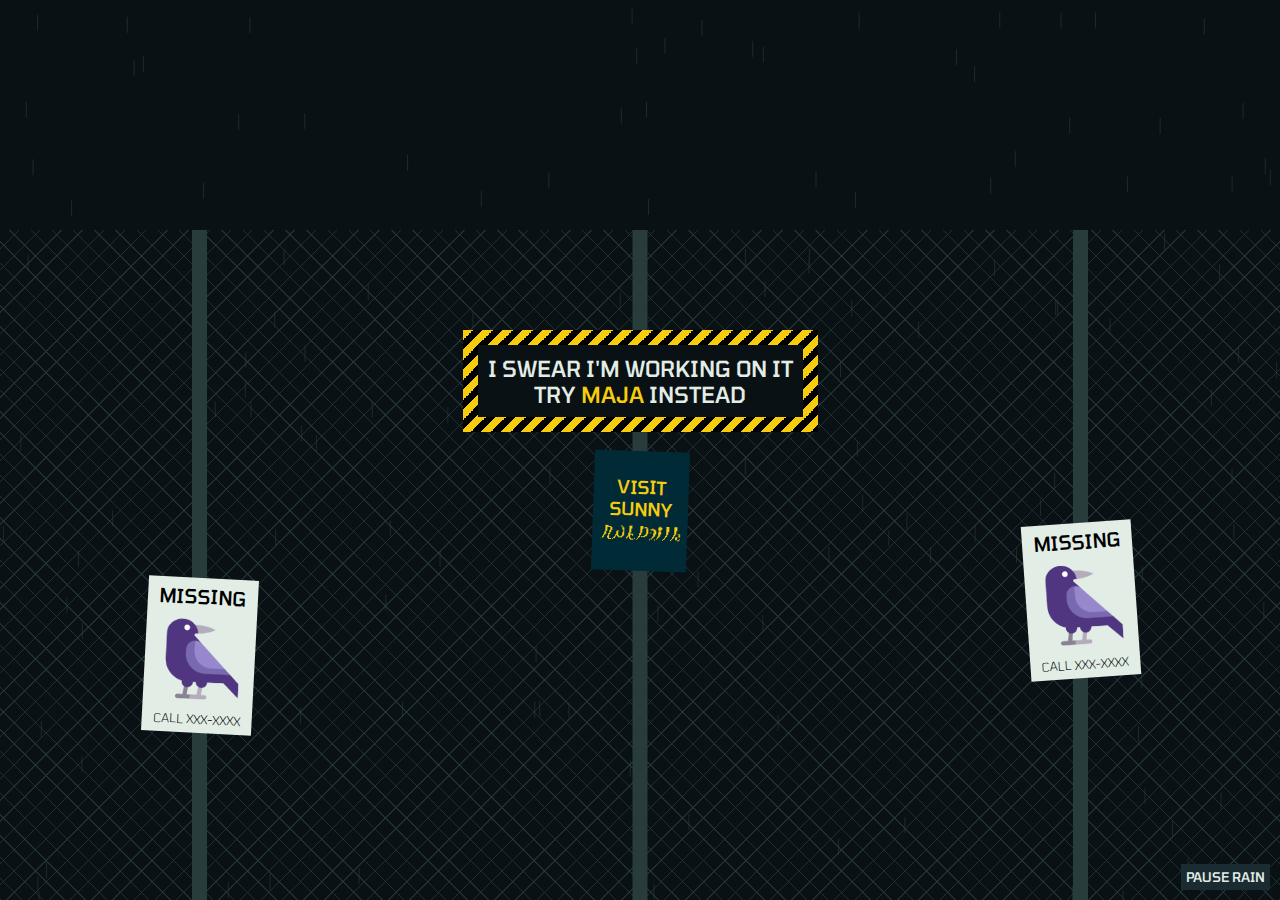
==== commit 24aeb313: "Couple tiny tweaks" ====
--- a/index.html
+++ b/index.html
@@ -72,7 +72,7 @@
       <a href="https://discourse.auldnoir.org/" target="_blank" rel="noopener noreferrer">
         <div class="poster auldnoirPoster">
           VISIT SUNNY
-          <img src="/images/auldnoir-84x27.gif" title="Auldnoir - a forum for cool peeps" alt="Auldnoir button">
+          <img src="/images/auldnoir-84x27.gif" alt="Auldnoir button">
         </div>
       </a>
     </div>
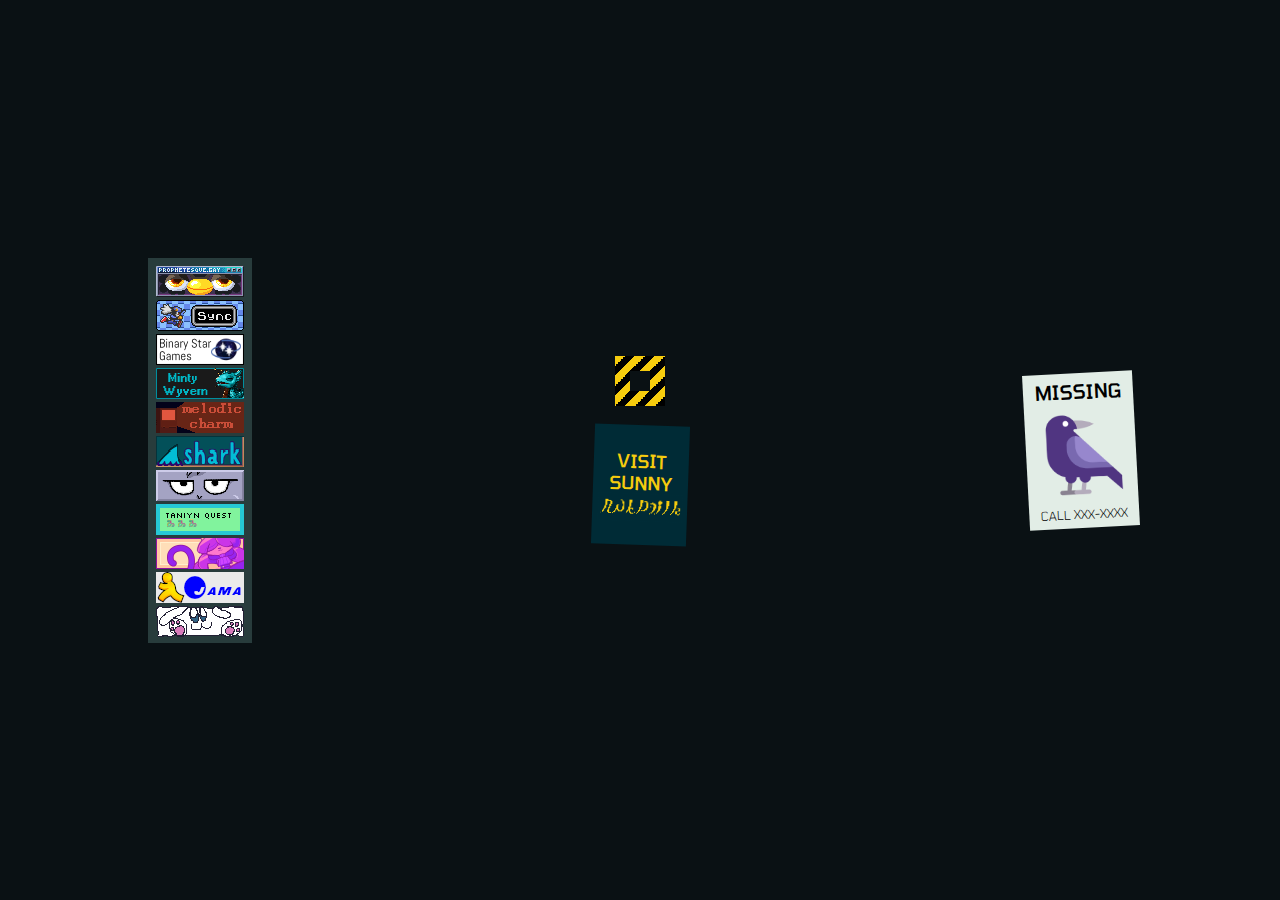
==== commit 06c77998: "Button listing update" ====
--- a/index.html
+++ b/index.html
@@ -17,9 +17,9 @@
   <link rel="stylesheet" href="/style.css">
 
   <!-- Scripts -->
-  <script type="text/javascript" src="/scripts/raineffect.js" defer></script>
-  <script type="text/javascript" src="/scripts/dynamicheadings.js" defer></script>
-  <script type="text/javascript" src="/scripts/dynamicchainfence.js"></script>
+  <script type="text/javascript" src="/scripts/rainEffect.js" defer></script>
+  <script type="text/javascript" src="/scripts/dynamicHeadings.js" defer></script>
+  <script type="text/javascript" src="/scripts/dynamicChainFence.js" defer></script>
 
 </head>
 
@@ -33,11 +33,52 @@
 
       <!-- Left fence post -->
       <div class="fencePost" id="postLeft">
-        <!-- Missing poster on the left -->
-        <div class="poster missingPoster modifierLeft">
-          <div class="missingText">MISSING</div>
-          <img class="mugshot" src="images/favicon.png" alt="Missing person's photo">
-          CALL XXX-XXXX
+        <div id="buttonStack">
+
+          <a href="https://prophetesque.gay" target="_blank" rel="noopener noreferrer">
+            <img class="buttonCrisp" src="/images/buttons/silas-88x31.png">
+          </a>
+
+          <a href="https://littlebird.sh" target="_blank" rel="noopener noreferrer">
+            <img class="buttonCrisp" src="/images/buttons/wren-88x31.gif">
+          </a>
+
+          <a href="https://binarystar.games" target="_blank" rel="noopener noreferrer">
+            <img class="buttonCrisp" src="/images/buttons/binary-88x31.png">
+          </a>
+
+          <a href="https://mintywyvern.neocities.org" target="_blank" rel="noopener noreferrer">
+            <img class="buttonCrisp" src="/images/buttons/minty-88x31.png">
+          </a>
+
+          <a href="https://melodiccharm.neocities.org" target="_blank" rel="noopener noreferrer">
+            <img class="buttonCrisp" src="/images/buttons/mel-88x31.gif">
+          </a>
+
+          <a href="https://sharkaeopteryx.neocities.org" target="_blank" rel="noopener noreferrer">
+            <img class="buttonCrisp" src="/images/buttons/shark-88x31.png">
+          </a>
+
+          <a href="https://renkotsuban.com" target="_blank" rel="noopener noreferrer">
+            <img class="buttonCrisp" src="/images/buttons/renkon-88x31.gif">
+          </a>
+
+          <a href="https://taniyn.quest" target="_blank" rel="noopener noreferrer">
+            <img class="buttonCrisp" src="/images/buttons/barquq-88x31.png">
+          </a>
+
+          <a href="https://abstractcactus.art" target="_blank" rel="noopener noreferrer">
+            <img class="buttonCrisp" src="/images/buttons/maja-88x31.gif">
+          </a>
+
+          <a href="https://jama.neocities.org" target="_blank" rel="noopener noreferrer">
+            <img class="buttonCrisp" src="/images/buttons/jama-88x31.png">
+          </a>
+
+          <a href="https://lilbunny.nekoweb.org" target="_blank" rel="noopener noreferrer">
+            <img class="buttonCrisp" src="/images/buttons/kay-88x31.gif">
+          </a>
+
         </div>
       </div>
 
@@ -46,8 +87,8 @@
 
       <!-- Right fence post -->
       <div class="fencePost" id="postRight">
-        <!-- Missing poster on the right -->
-        <div class="poster missingPoster modifierRight">
+        <!-- Missing poster -->
+        <div class="poster missingPoster">
           <div class="missingText">MISSING</div>
           <img class="mugshot" src="images/favicon.png" alt="Missing person's photo">
           CALL XXX-XXXX
@@ -61,8 +102,7 @@
       <div id="ucTextBox">
         <!-- Dynamic heading and link -->
         <h1>
-          <span id="dynamic-heading"></span><br />
-          TRY <span id="ucDynamicLink"></span> INSTEAD
+          <span id="ucDynamicHeading"></span>
         </h1>
       </div>
     </div>
@@ -72,7 +112,7 @@
       <a href="https://discourse.auldnoir.org/" target="_blank" rel="noopener noreferrer">
         <div class="poster auldnoirPoster">
           VISIT SUNNY
-          <img src="/images/auldnoir-84x27.gif" alt="Auldnoir button">
+          <img src="/images/buttons/auldnoir-84x27.gif" alt="Auldnoir button">
         </div>
       </a>
     </div>
--- a/style.css
+++ b/style.css
@@ -72,18 +72,6 @@
   flex-direction: column;
   justify-content: center;
   align-items: center;
-}
-
-
-/* == Button styles == */
-
-.buttonBlur, .buttonCrisp {
-  width: 88px; 
-  height: 31px;
-}
-
-.buttonCrisp {
-  image-rendering: pixelated; /* Universal support since 2021 */
 }
 
 
@@ -103,10 +91,11 @@
       rgb(246, 204, 14) 75%,
       rgb(246, 204, 14) 100%);
   background-size: 20px 20px;
+  z-index: 1;
 }
 
 #ucTextBox {
-  background: #0a1114;
+  background: rgb(10, 17, 20);
   text-align: center;
 }
 
@@ -133,7 +122,7 @@
       transparent 1px, 
       transparent 15px);
   background-color: transparent;
-  z-index: -1; /* Places below other content */
+  z-index: 0; /* Places below other content */
 }
 
 .fencePost {
@@ -147,6 +136,25 @@
   align-items: center; /* Center the poster inside the fence post */
 }
 
+.fencePost:before, .fencePost:after {
+  content: '';
+  height: 100%;
+  position: absolute;
+  top: 0;
+  width: 15px;
+  color: rgb(0, 0, 0, 0.5)
+}
+
+.fencePost:before {
+  box-shadow: -15px 0 15px -15px inset;
+  left: -15px;
+}
+
+.fencePost:after {
+  box-shadow: 15px 0 15px -15px inset;
+  right: -15px;
+}
+
 #postLeft {
   left: 15%;
 }
@@ -161,11 +169,31 @@
 }
 
 
+/* = Button stack styles = */
+#buttonStack {
+  background: rgb(40, 60, 60);
+  display: flex;
+  flex-direction: column;
+  align-items: center;
+  z-index: 3; /* Ensure it is above other elements */
+  position: relative; /* Ensure z-index is applied */
+  padding: 8px 8px 3px 8px; /* Add 5px padding to the box */
+}
+
+.button, .buttonCrisp {
+  width: 88px;
+  height: 31px;
+}
+
+.buttonCrisp {
+  image-rendering: pixelated; /* Universal support since 2021 */
+}
+
+
 /* = Poster styles = */
 
 .poster {
   z-index: 1; /* Above the chain fence */
-  font-family: 'Tomorrow', sans-serif;
 
   /* Flexbox for centering */
   display: flex;
@@ -187,11 +215,11 @@
   font-size: 1.2em;
   font-weight: bold;
   transform: rotate(2deg);
-  z-index: 10;
+  z-index: 1;
 }
 
 .auldnoirPoster a {
-  z-index: 3; /* Ensure it is clickable */
+  z-index: 2; /* Ensure it is clickable */
   pointer-events: auto; /* Enable clicking */
 }
 
@@ -205,16 +233,7 @@
   background: rgb(226, 237, 230);
   color: rgb(0, 0, 0);
   font-size: 0.8em;
-}
-
-.modifierLeft {
-  transform: rotate(3deg);
-  margin-top: 180px;
-}
-
-.modifierRight {
-  transform: rotate(-4deg);
-  margin-top: 70px;
+  transform: rotate(-3deg);
 }
 
 .missingText {
@@ -257,7 +276,7 @@
   width: 100%;
   height: 100%;
   overflow: hidden;
-  z-index: -2; /* Ensure it stays behind the content */
+  z-index: -1; /* Ensure it stays behind the content */
   pointer-events: none; /* Allow clicks to pass through */
 }
 
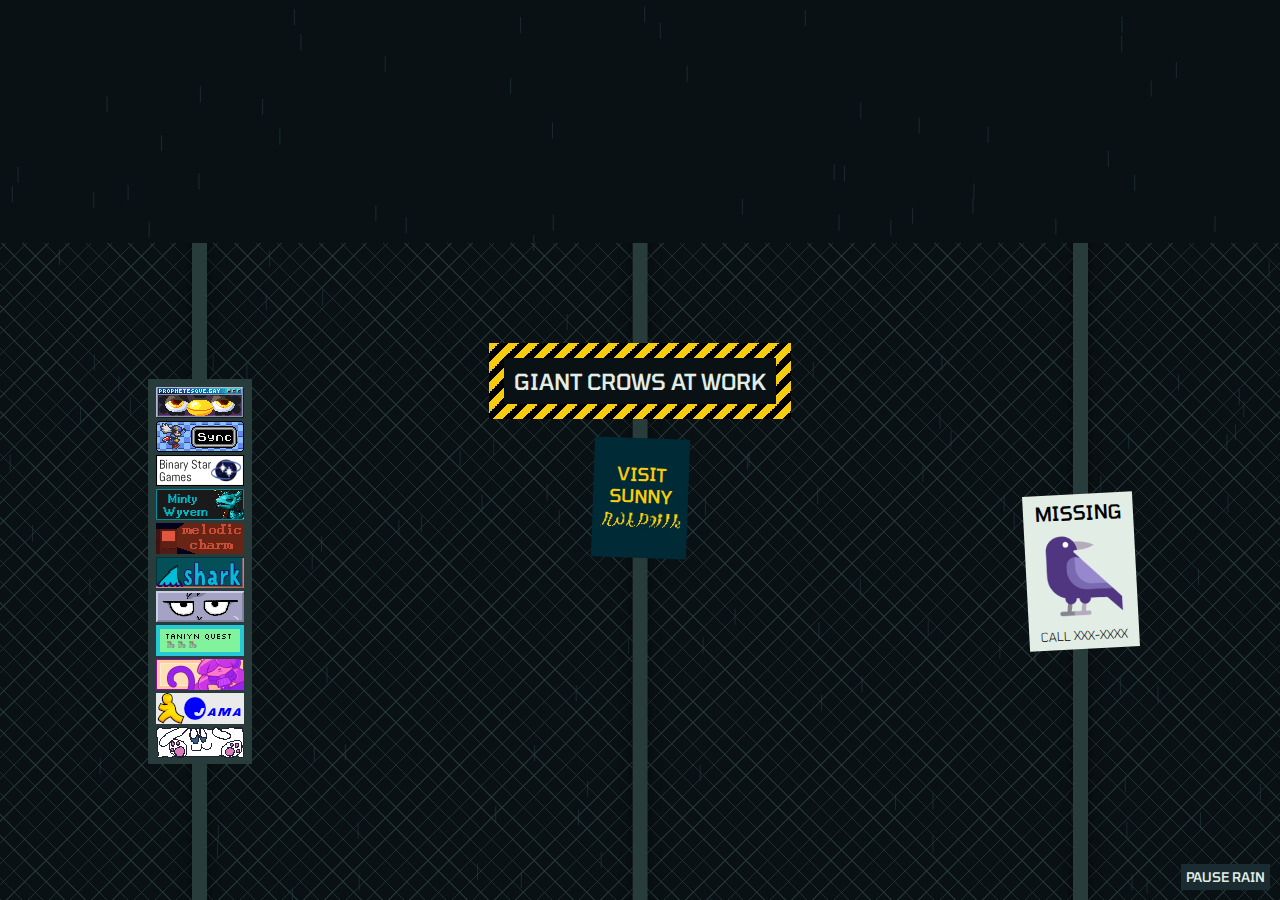
==== commit 994aee8f: "Reverting capitalisation changes to scripts; best to keep these in all lowercase." ====
--- a/index.html
+++ b/index.html
@@ -17,9 +17,9 @@
   <link rel="stylesheet" href="/style.css">
 
   <!-- Scripts -->
-  <script type="text/javascript" src="/scripts/rainEffect.js" defer></script>
-  <script type="text/javascript" src="/scripts/dynamicHeadings.js" defer></script>
-  <script type="text/javascript" src="/scripts/dynamicChainFence.js" defer></script>
+  <script type="text/javascript" src="/scripts/raineffect.js" defer></script>
+  <script type="text/javascript" src="/scripts/dynamicheadings.js" defer></script>
+  <script type="text/javascript" src="/scripts/dynamicchainfence.js" defer></script>
 
 </head>
 
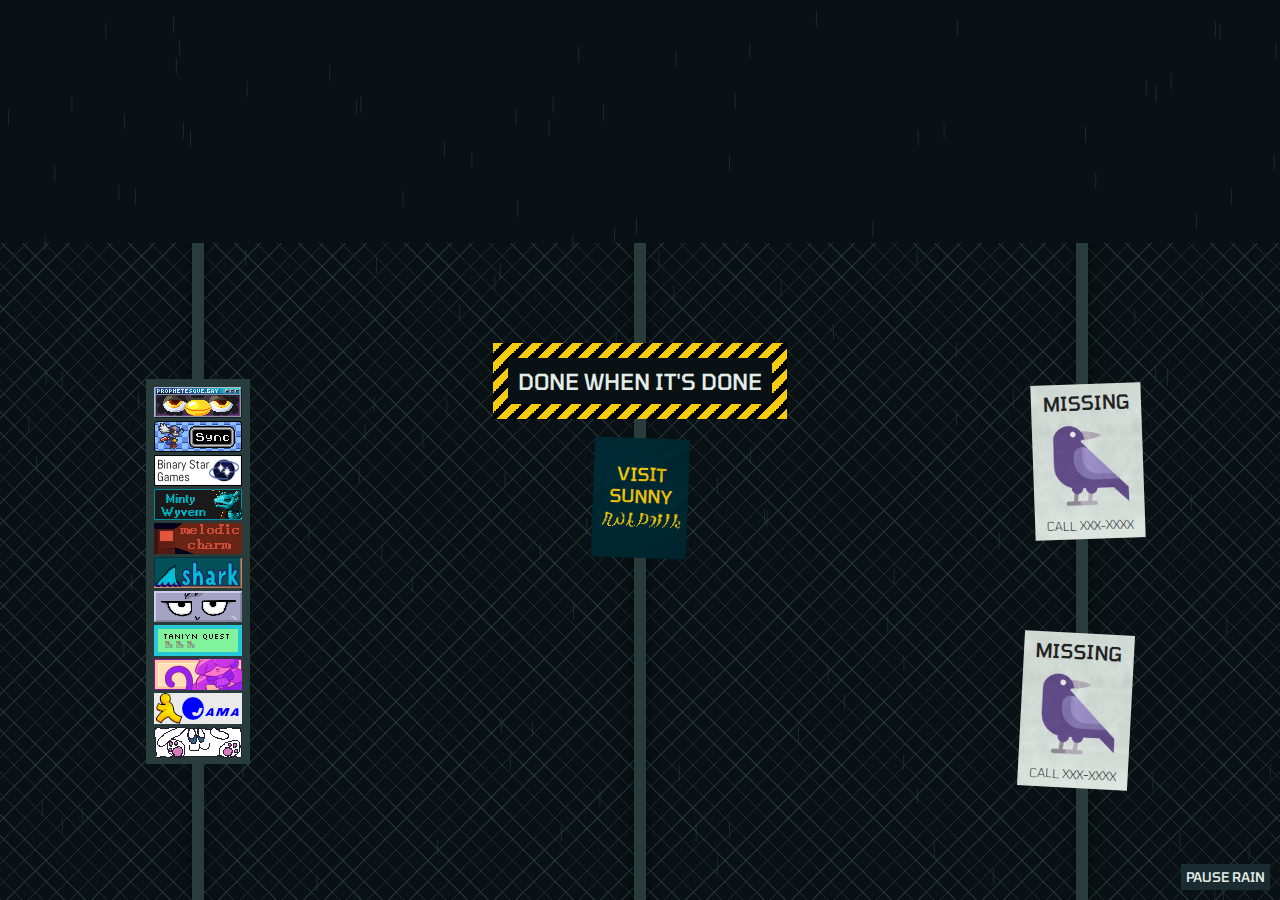
==== commit e5ad67d5: "Tweaks tweaks tweaks" ====
--- a/index.html
+++ b/index.html
@@ -26,14 +26,14 @@
 <body>
 
   <!-- Main container -->
-  <div id="container">
+  <div class="container">
 
     <!-- Chain-link fence section -->
     <div id="chainFence">
 
       <!-- Left fence post -->
-      <div class="fencePost" id="postLeft">
-        <div id="buttonStack">
+      <div class="fencePost postLeft">
+        <div class="buttonStack">
 
           <a href="https://prophetesque.gay" target="_blank" rel="noopener noreferrer">
             <img class="buttonCrisp" src="/images/buttons/silas-88x31.png">
@@ -83,16 +83,25 @@
       </div>
 
       <!-- Center fence post -->
-      <div class="fencePost" id="postCentre"></div>
+      <div class="fencePost postCentre"></div>
 
       <!-- Right fence post -->
-      <div class="fencePost" id="postRight">
+      <div class="fencePost postRight">
+
         <!-- Missing poster -->
-        <div class="poster missingPoster">
+        <div class="poster missingPoster modifierTop">
           <div class="missingText">MISSING</div>
           <img class="mugshot" src="images/favicon.png" alt="Missing person's photo">
           CALL XXX-XXXX
         </div>
+
+        <!-- Missing poster -->
+        <div class="poster missingPoster modifierBottom">
+          <div class="missingText">MISSING</div>
+          <img class="mugshot" src="images/favicon.png" alt="Missing person's photo">
+          CALL XXX-XXXX
+        </div>
+
       </div>
 
     </div>
--- a/style.css
+++ b/style.css
@@ -64,8 +64,8 @@
   text-transform: uppercase;
 }
 
-#container {
-  max-width: 800px; /* If you change this value, remember to change the media query */
+.container {
+  max-width: 750px; /* If you change this value, remember to change the media query */
   margin: auto; /* Centers the entire page */
   height: 100%;
   display: flex;
@@ -127,7 +127,7 @@
 
 .fencePost {
   position: absolute;
-  width: 15px; /* Thickness of the posts */
+  width: 12px; /* Thickness of the posts */
   background-color: rgb(40, 60, 60);
   top: 0;
   bottom: 0;
@@ -155,22 +155,22 @@
   right: -15px;
 }
 
-#postLeft {
+.postLeft {
   left: 15%;
 }
 
-#postCentre {
+.postCentre {
   left: 50%; /* Position the left edge at the center */
   transform: translateX(-50%); /* Move center of element to center of page */
 }
 
-#postRight {
+.postRight {
   right: 15%;
 }
 
 
 /* = Button stack styles = */
-#buttonStack {
+.buttonStack {
   background: rgb(40, 60, 60);
   display: flex;
   flex-direction: column;
@@ -211,18 +211,28 @@
   height: 120px;
   margin: 0.5em;
   color: rgb(246, 204, 14);
-  background: rgb(0, 43, 54);
+  background-color: rgb(0, 43, 54);
   font-size: 1.2em;
   font-weight: bold;
   transform: rotate(2deg);
   z-index: 1;
+}
+
+.auldnoirPoster::after {
+  content: '';
+  position: absolute;
+  width: 100%;
+  height: 100%;
+  background: url('/images/creased-paper.png') no-repeat center center;
+  background-size: cover;
+  pointer-events: none;
+  opacity: 1;
 }
 
 .auldnoirPoster a {
   z-index: 2; /* Ensure it is clickable */
   pointer-events: auto; /* Enable clicking */
 }
-
 
 /* = Missing posters = */
 
@@ -233,7 +243,29 @@
   background: rgb(226, 237, 230);
   color: rgb(0, 0, 0);
   font-size: 0.8em;
-  transform: rotate(-3deg);
+}
+
+.missingPoster::after {
+  content: '';
+  position: absolute;
+  width: 100%;
+  height: 100%;
+  background: url('/images/folded-paper.png') no-repeat center center;
+  background-size: cover;
+  pointer-events: none;
+  opacity: 1;
+}
+
+.modifierTop {
+  bottom: 55%;
+  left: -3.5em;
+  transform: rotate(-2deg);
+}
+
+.modifierBottom {
+  bottom: 17%;
+  right: -3.5em;
+  transform: rotate(3deg);
 }
 
 .missingText {
@@ -283,8 +315,8 @@
 
 /* == Media query == */
 
-@media only screen and (max-width: 800px) {
-  #postRight, #postLeft {
+@media only screen and (max-width: 750px) {
+  .postRight, .postLeft {
     display: none;
   }
 }